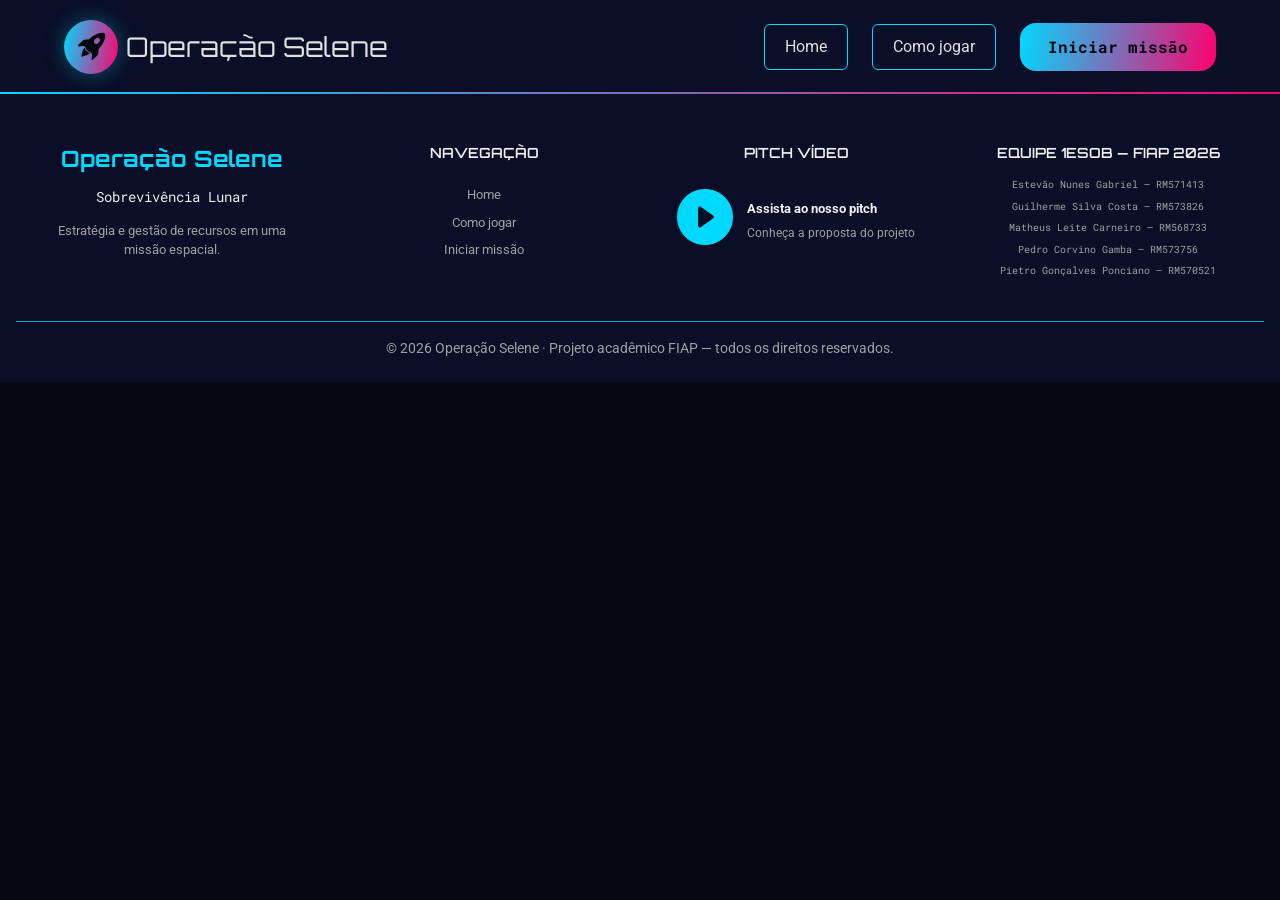
==== src/pages/comoJogar.html @ 346824e2 "Refactor: remoção do arquivo jogo.css, adição de páginas de briefing e quiz, atualização dos links d" ====
<!doctype html>
<html lang="pt-br">
  <head>
    <meta charset="UTF-8" />
    <meta name="viewport" content="width=device-width, initial-scale=1.0" />
    <link
      rel="stylesheet"
      href="https://cdn.jsdelivr.net/npm/bootstrap-icons@1.13.1/font/bootstrap-icons.min.css"
    />
    <link
      href="https://cdn.jsdelivr.net/npm/bootstrap@5.3.8/dist/css/bootstrap.min.css"
      rel="stylesheet"
      integrity="sha384-sRIl4kxILFvY47J16cr9ZwB07vP4J8+LH7qKQnuqkuIAvNWLzeN8tE5YBujZqJLB"
      crossorigin="anonymous"
    />
    <link rel="stylesheet" href="../css/comoJogar.css" />
    <title>Operação Selene - Sobrevivência Lunar</title>
  </head>
  <body>
    <header class="borda-gradient-bottom">
      <div class="logo">
        <i class="bi bi-rocket-takeoff-fill logo-icone"></i>
        <p class="logo-texto">Operação Selene</p>
      </div>

      <button
        class="menu-hamburguer"
        id="menu-icone"
        type="button"
        aria-label="Abrir menu"
        aria-expanded="false"
      >
        <span></span>
        <span></span>
        <span></span>
      </button>

      <nav id="nav-menu">
        <ul>
          <li><a href="../../index.html" class="nav-section">Home</a></li>
          <li>
            <a href="./comoJogar.html" class="nav-section">Como jogar</a>
          </li>
          <li>
            <a href="./game-pages/briefing.html" class="nav-section botao-iniciar"
              >Iniciar missão</a
            >
          </li>
        </ul>
      </nav>
    </header>

    <footer class="footer-section">
      <div class="footer-container">
        <div class="footer-grid">
          <section class="footer-marca">
            <a href="../../index.html" class="footer-logo">Operação Selene</a>

            <p class="footer-texto-medio">Sobrevivência Lunar</p>

            <p class="footer-texto-fraco">
              Estratégia e gestão de recursos em uma missão espacial.
            </p>
          </section>

          <nav class="footer-navegacao" aria-label="Links do rodapé">
            <p class="footer-titulo">Navegação</p>
            <a href="../../index.html" class="footer-navegacao-pagina">Home</a>
            <a href="./comoJogar.html" class="footer-navegacao-pagina"
              >Como jogar</a
            >
            <a href="./game-pages/briefing.html" class="footer-navegacao-pagina"
              >Iniciar missão</a
            >
          </nav>

          <section class="footer-pitch">
            <p class="footer-titulo">Pitch vídeo</p>

            <a href="#" target="_blank" class="footer-pitch-link">
              <i class="bi bi-play-circle-fill" aria-hidden="true"></i>
              <span>
                <strong>Assista ao nosso pitch</strong>
                <small>Conheça a proposta do projeto</small>
              </span>
            </a>
          </section>

          <section class="footer-equipe">
            <p class="footer-titulo">Equipe 1ESOB — FIAP 2026</p>
            <ul>
              <li>Estevão Nunes Gabriel — RM571413</li>
              <li>Guilherme Silva Costa — RM573826</li>
              <li>Matheus Leite Carneiro — RM568733</li>
              <li>Pedro Corvino Gamba — RM573756</li>
              <li>Pietro Gonçalves Ponciano — RM570521</li>
            </ul>
          </section>
        </div>

        <p class="footer-copyright">
          © 2026 Operação Selene · Projeto acadêmico FIAP — todos os direitos
          reservados.
        </p>
      </div>
    </footer>

    <script
      src="https://cdn.jsdelivr.net/npm/bootstrap@5.3.8/dist/js/bootstrap.bundle.min.js"
      integrity="sha384-FKyoEForCGlyvwx9Hj09JcYn3nv7wiPVlz7YYwJrWVcXK/BmnVDxM+D2scQbITxI"
      crossorigin="anonymous"
    ></script>
    <script src="../js/script.js"></script>
  </body>
</html>
---- src/css/comoJogar.css ----
@import url("./global-style.css");
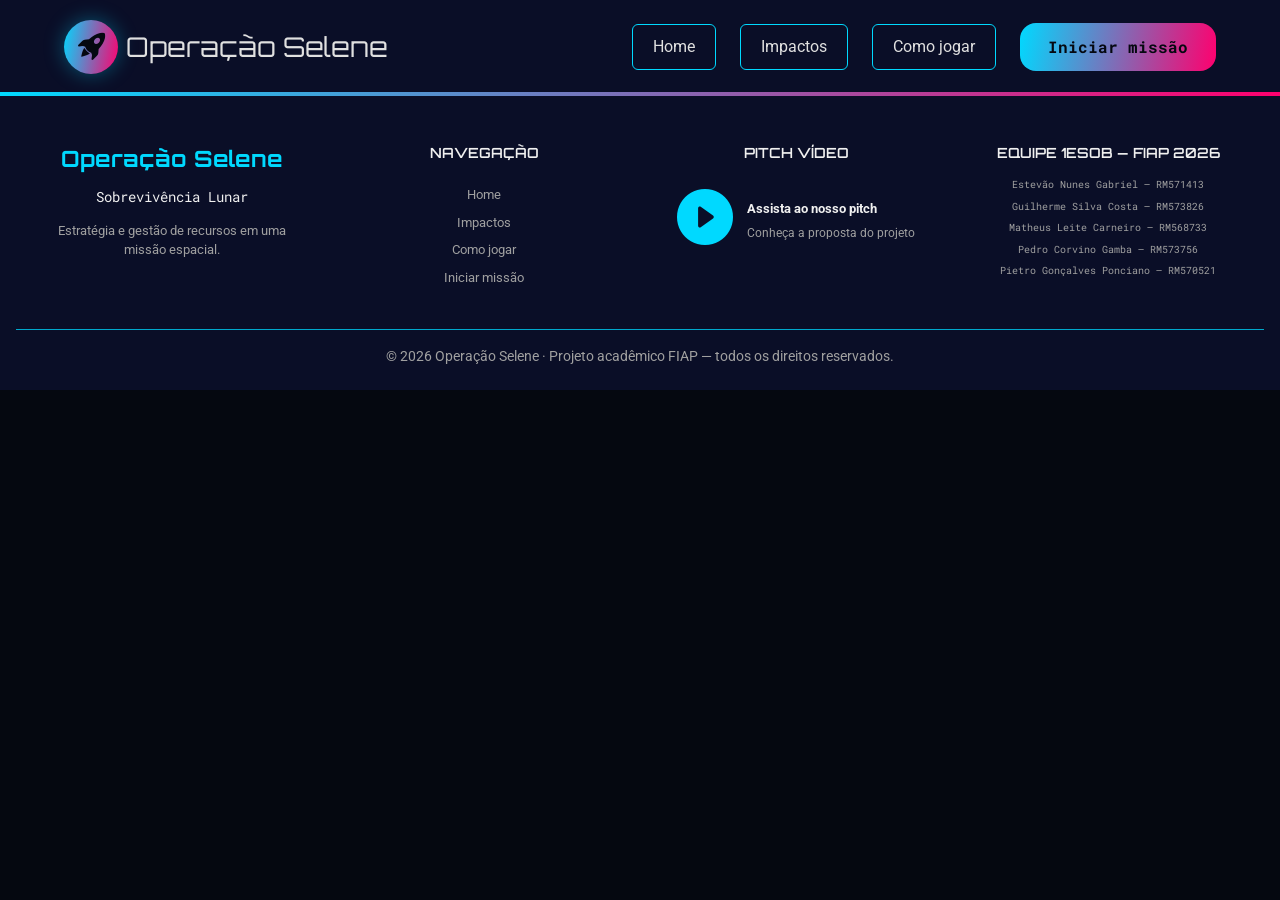
==== commit 310d7f0c: "Adicionando as mudancas da dev no jogo" ====
--- a/src/pages/comoJogar.html
+++ b/src/pages/comoJogar.html
@@ -39,6 +39,9 @@
         <ul>
           <li><a href="../../index.html" class="nav-section">Home</a></li>
           <li>
+            <a href="./impactos.html" class="nav-section">Impactos</a>
+          </li>
+          <li>
             <a href="./comoJogar.html" class="nav-section">Como jogar</a>
           </li>
           <li>
@@ -49,6 +52,10 @@
         </ul>
       </nav>
     </header>
+
+    <main>
+
+    </main>
 
     <footer class="footer-section">
       <div class="footer-container">
@@ -66,6 +73,9 @@
           <nav class="footer-navegacao" aria-label="Links do rodapé">
             <p class="footer-titulo">Navegação</p>
             <a href="../../index.html" class="footer-navegacao-pagina">Home</a>
+            <a href="./impactos.html" class="footer-navegacao-pagina"
+              >Impactos</a
+            >
             <a href="./comoJogar.html" class="footer-navegacao-pagina"
               >Como jogar</a
             >
@@ -111,5 +121,8 @@
       crossorigin="anonymous"
     ></script>
     <script src="../js/script.js"></script>
+    <script src="../js/lunar_game/game-config.js"></script>
+    <script src="../js/lunar_game/game-state.js"></script>
+    <script src="../js/lunar_game/game.js"></script>
   </body>
 </html>
--- a/src/css/comoJogar.css
+++ b/src/css/comoJogar.css
@@ -1 +1,219 @@
 @import url("./global-style.css");
+@import url("https://fonts.googleapis.com/css2?family=Orbitron:wght@400;500;600;700&family=Roboto+Mono:wght@400;500;600;700&family=Roboto:wght@400;500;700&display=swap");
+
+/* ── Hero ── */
+.como-jogar-hero {
+  padding: clamp(48px, 8vw, 100px) 0 clamp(40px, 6vw, 80px);
+}
+
+.como-jogar-intro {
+  max-width: 680px;
+  display: flex;
+  flex-direction: column;
+  gap: 20px;
+}
+
+.hero-tag {
+  display: inline-block;
+  padding: 4px 14px;
+  border-radius: 20px;
+  border: 1px solid rgba(0, 217, 255, 0.4);
+  background: rgba(0, 217, 255, 0.08);
+  color: var(--color-cyan);
+  font-family: var(--font-mono);
+  font-size: 0.8rem;
+  letter-spacing: 0.06em;
+  text-transform: uppercase;
+  width: fit-content;
+}
+
+.titulo-hero {
+  font-family: var(--font-title);
+  font-size: clamp(2rem, 5vw, 3.2rem);
+  font-weight: 700;
+  line-height: 1.1;
+  background: var(--gradient-primary);
+  -webkit-background-clip: text;
+  -webkit-text-fill-color: transparent;
+  background-clip: text;
+}
+
+.texto-hero {
+  font-size: clamp(0.95rem, 2vw, 1.1rem);
+  color: var(--color-text-muted);
+  line-height: 1.65;
+  max-width: 560px;
+}
+
+.texto-hero strong {
+  color: var(--color-text-light);
+}
+
+.titulo-section {
+  font-family: var(--font-title);
+  font-size: clamp(1.4rem, 3vw, 2rem);
+  color: var(--color-text-lighter);
+  margin-bottom: 8px;
+}
+
+/* ── Steps ── */
+.como-jogar-steps {
+  padding: clamp(48px, 7vw, 88px) 0;
+}
+
+.como-jogar-steps .container {
+  display: flex;
+  flex-direction: column;
+  gap: 36px;
+}
+
+.steps-grid {
+  display: grid;
+  grid-template-columns: repeat(auto-fill, minmax(280px, 1fr));
+  gap: 20px;
+}
+
+.step-card {
+  position: relative;
+  padding: 28px 24px 24px;
+  border-radius: 16px;
+  border: 1px solid rgba(0, 217, 255, 0.12);
+  background: linear-gradient(145deg, rgba(0, 217, 255, 0.04), rgba(255, 0, 110, 0.02));
+  display: flex;
+  flex-direction: column;
+  gap: 10px;
+  transition: border-color 0.25s, transform 0.25s;
+}
+
+.step-card:hover {
+  border-color: rgba(0, 217, 255, 0.3);
+  transform: translateY(-3px);
+}
+
+.step-number {
+  font-family: var(--font-title);
+  font-size: 0.75rem;
+  color: var(--color-cyan);
+  letter-spacing: 0.08em;
+  opacity: 0.7;
+}
+
+.step-icon {
+  font-size: 1.7rem;
+  background: var(--gradient-primary);
+  -webkit-background-clip: text;
+  -webkit-text-fill-color: transparent;
+  background-clip: text;
+}
+
+.step-card h3 {
+  font-family: var(--font-title);
+  font-size: 0.95rem;
+  color: var(--color-text-lighter);
+  font-weight: 600;
+}
+
+.step-card p {
+  font-size: 0.88rem;
+  color: var(--color-text-muted);
+  line-height: 1.6;
+}
+
+.step-card p strong {
+  color: var(--color-text-light);
+}
+
+/* ── Vitals ── */
+.como-jogar-vitals {
+  padding: clamp(48px, 7vw, 88px) 0;
+}
+
+.como-jogar-vitals .container {
+  display: flex;
+  flex-direction: column;
+  gap: 32px;
+}
+
+.impacto-descricao {
+  color: var(--color-text-muted);
+  font-size: 1rem;
+  max-width: 600px;
+  line-height: 1.6;
+}
+
+.vitals-grid {
+  display: grid;
+  grid-template-columns: repeat(auto-fill, minmax(240px, 1fr));
+  gap: 16px;
+}
+
+.vital-card-cj {
+  display: flex;
+  align-items: flex-start;
+  gap: 14px;
+  padding: 20px;
+  border-radius: 14px;
+  border: 1px solid rgba(255, 255, 255, 0.06);
+}
+
+.vital-card-cj > i {
+  font-size: 1.5rem;
+  flex-shrink: 0;
+  margin-top: 2px;
+}
+
+.vital-card-cj h3 {
+  font-family: var(--font-title);
+  font-size: 0.9rem;
+  margin-bottom: 6px;
+  color: var(--color-text-lighter);
+}
+
+.vital-card-cj p {
+  font-size: 0.85rem;
+  color: var(--color-text-muted);
+  line-height: 1.55;
+}
+
+.vital-energy-cj { background: rgba(255, 200, 0, 0.05); border-color: rgba(255, 200, 0, 0.15); }
+.vital-energy-cj > i { color: #ffc800; }
+.vital-water-cj { background: rgba(0, 160, 255, 0.05); border-color: rgba(0, 160, 255, 0.15); }
+.vital-water-cj > i { color: #4ab4ff; }
+.vital-oxygen-cj { background: rgba(0, 255, 200, 0.05); border-color: rgba(0, 255, 200, 0.15); }
+.vital-oxygen-cj > i { color: #00ffd0; }
+.vital-food-cj { background: rgba(80, 200, 80, 0.05); border-color: rgba(80, 200, 80, 0.15); }
+.vital-food-cj > i { color: #50c850; }
+
+/* ── CTA ── */
+.como-jogar-cta {
+  padding: clamp(56px, 8vw, 100px) 0;
+}
+
+.cta-content {
+  display: flex;
+  flex-direction: column;
+  align-items: center;
+  text-align: center;
+  gap: 18px;
+}
+
+.cta-icon {
+  font-size: 3rem;
+  background: var(--gradient-primary);
+  -webkit-background-clip: text;
+  -webkit-text-fill-color: transparent;
+  background-clip: text;
+}
+
+.cta-content h2 {
+  font-family: var(--font-title);
+  font-size: clamp(1.5rem, 3vw, 2.2rem);
+  color: var(--color-text-lighter);
+}
+
+.cta-content p {
+  color: var(--color-text-muted);
+  font-size: 1rem;
+  max-width: 440px;
+  line-height: 1.6;
+}
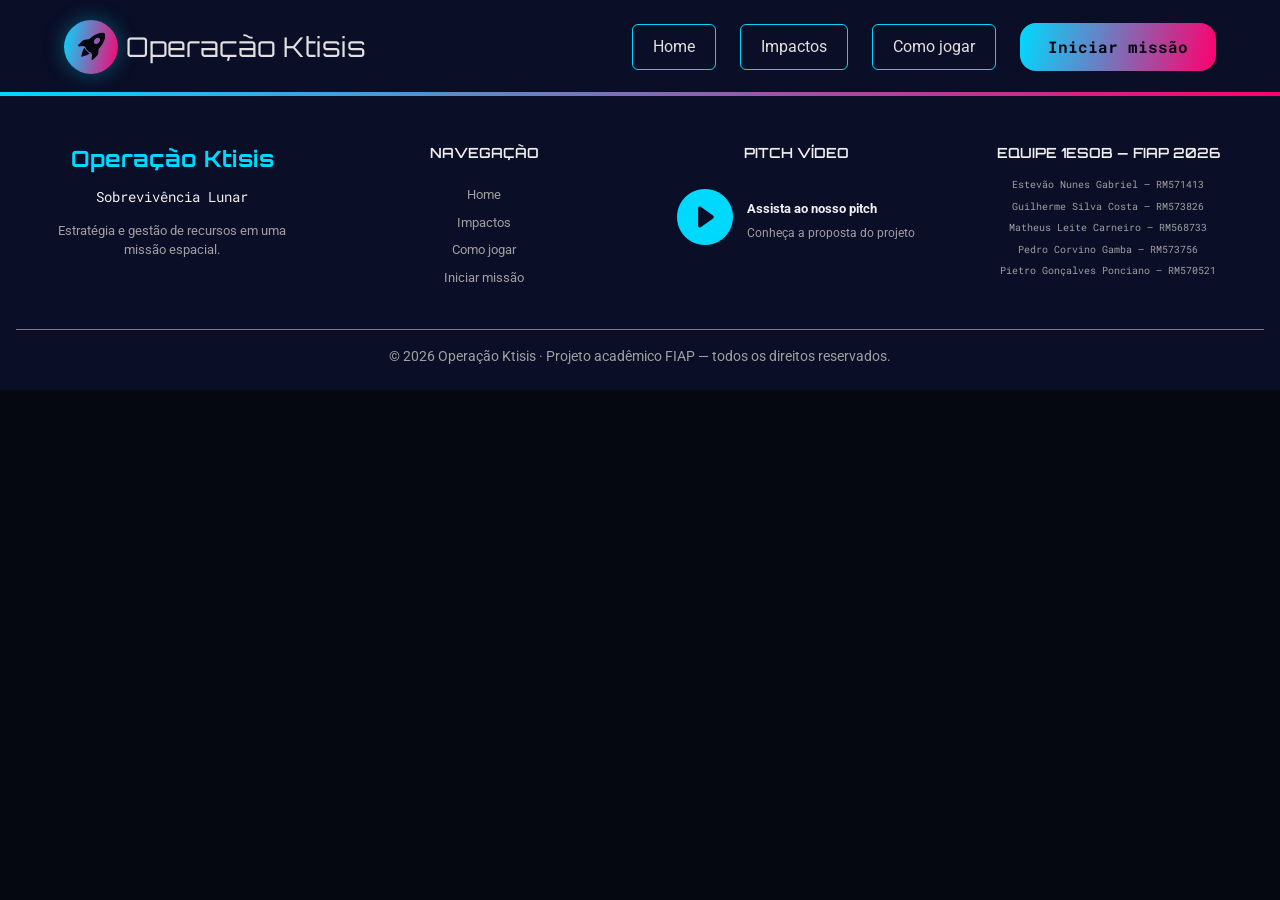
==== commit 03f83cc0: "style: renomeia OperaçãoSelene, para Operação Ktisis" ====
--- a/src/pages/comoJogar.html
+++ b/src/pages/comoJogar.html
@@ -14,13 +14,13 @@
       crossorigin="anonymous"
     />
     <link rel="stylesheet" href="../css/comoJogar.css" />
-    <title>Operação Selene - Sobrevivência Lunar</title>
+    <title>Operação Ktisis - Sobrevivência Lunar</title>
   </head>
   <body>
     <header class="borda-gradient-bottom">
       <div class="logo">
         <i class="bi bi-rocket-takeoff-fill logo-icone"></i>
-        <p class="logo-texto">Operação Selene</p>
+        <p class="logo-texto">Operação Ktisis</p>
       </div>
 
       <button
@@ -61,7 +61,7 @@
       <div class="footer-container">
         <div class="footer-grid">
           <section class="footer-marca">
-            <a href="../../index.html" class="footer-logo">Operação Selene</a>
+            <a href="../../index.html" class="footer-logo">Operação Ktisis</a>
 
             <p class="footer-texto-medio">Sobrevivência Lunar</p>
 
@@ -109,7 +109,7 @@
         </div>
 
         <p class="footer-copyright">
-          © 2026 Operação Selene · Projeto acadêmico FIAP — todos os direitos
+          © 2026 Operação Ktisis · Projeto acadêmico FIAP — todos os direitos
           reservados.
         </p>
       </div>
@@ -126,3 +126,4 @@
     <script src="../js/lunar_game/game.js"></script>
   </body>
 </html>
+
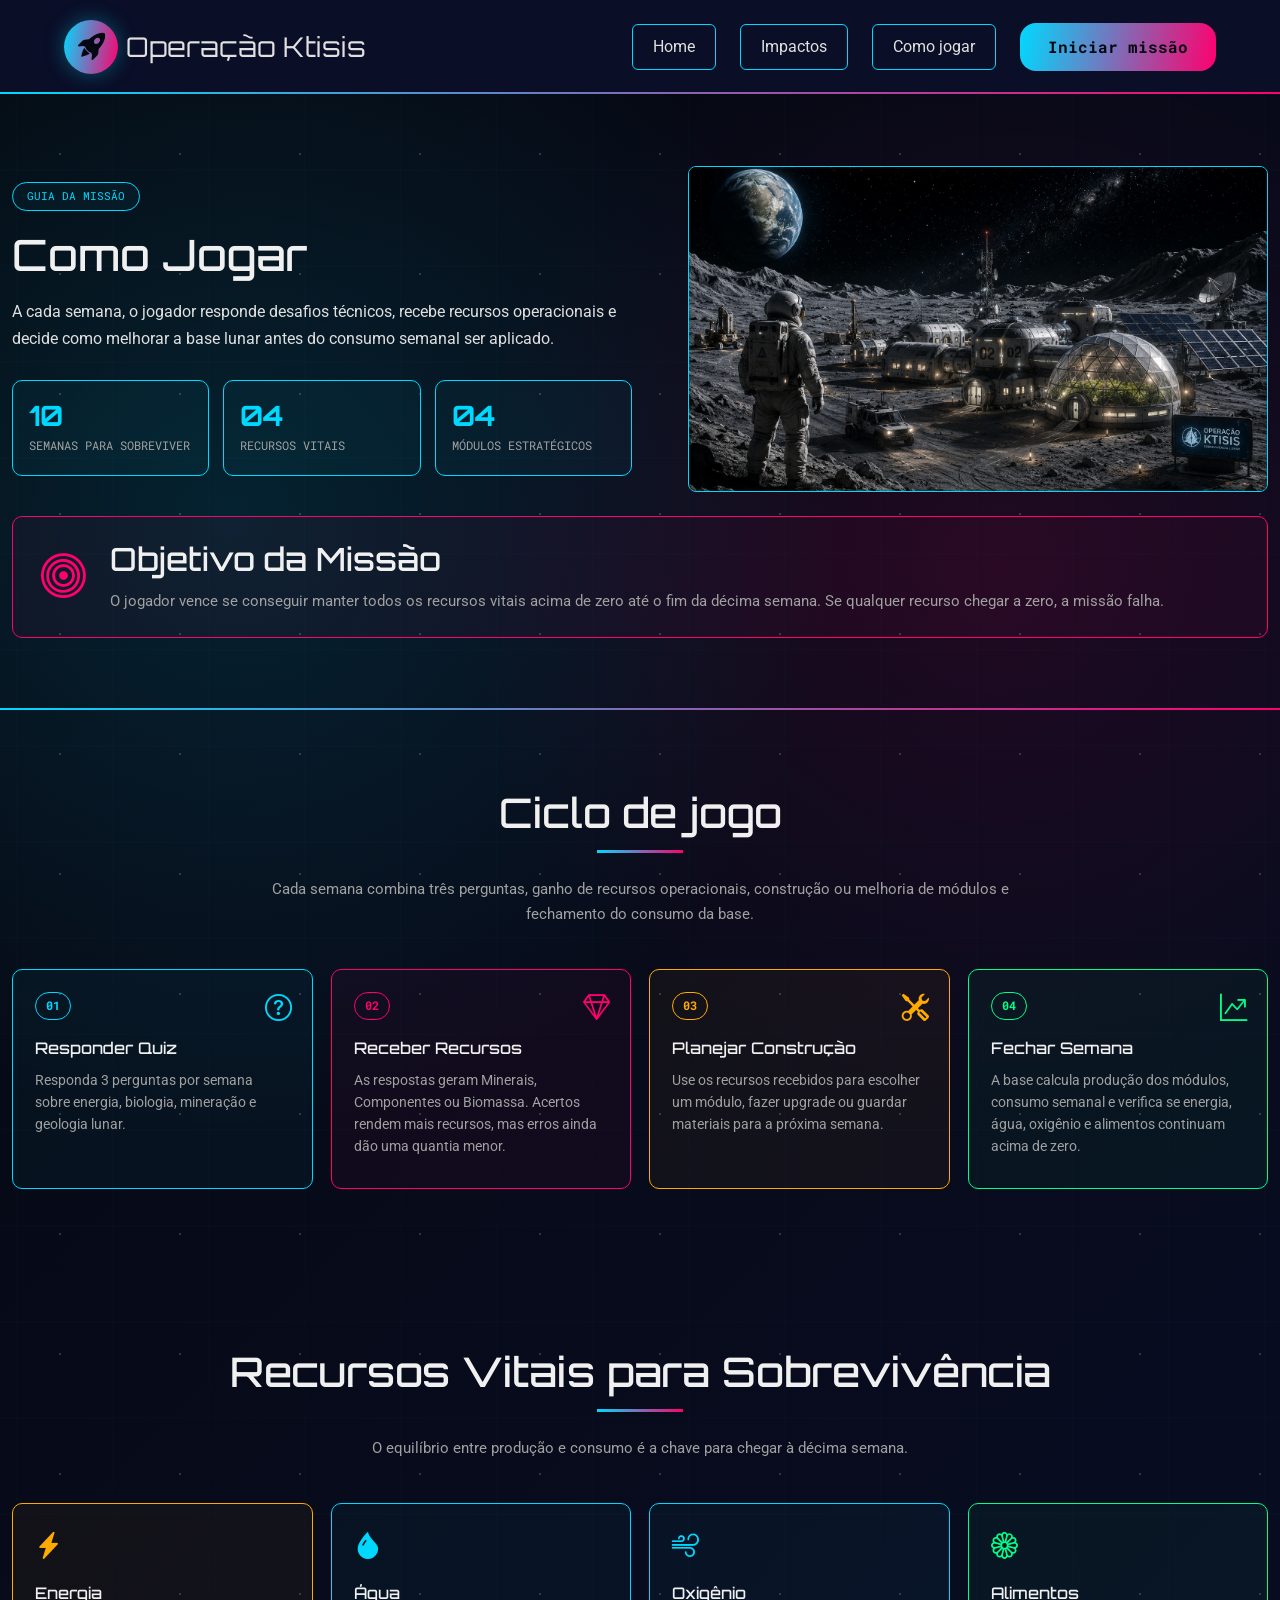
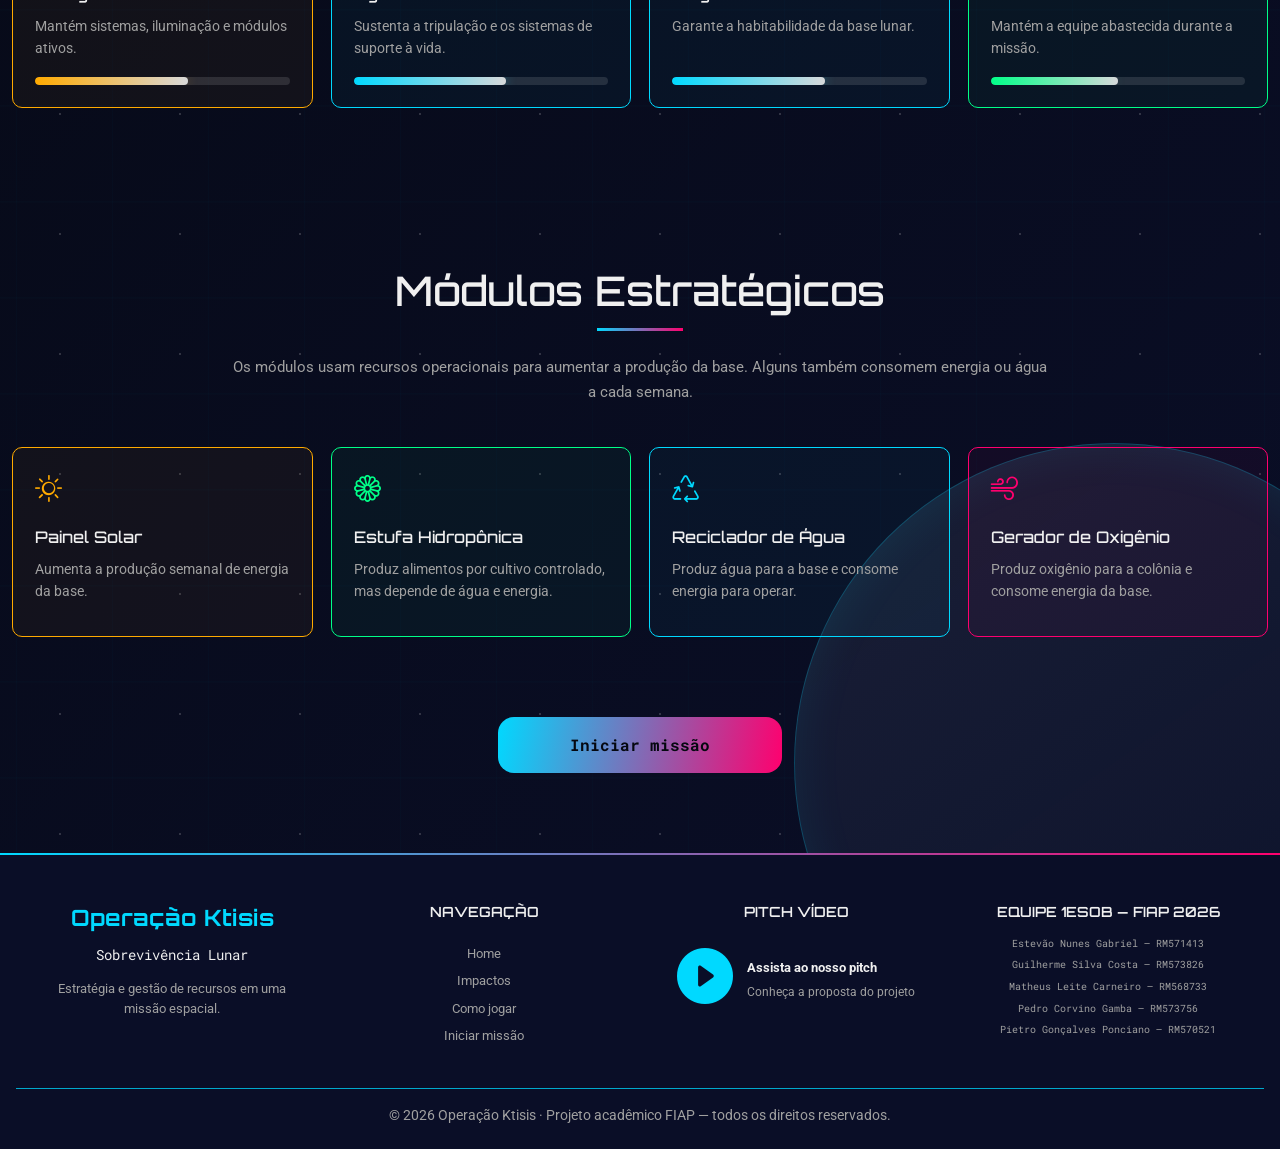
==== commit afdd151c: "feat: adiciona a pagina de como jogar com alguns ajustes" ====
--- a/src/pages/comoJogar.html
+++ b/src/pages/comoJogar.html
@@ -45,7 +45,10 @@
             <a href="./comoJogar.html" class="nav-section">Como jogar</a>
           </li>
           <li>
-            <a href="./game-pages/briefing.html" class="nav-section botao-iniciar"
+            <a
+              href="./game-pages/briefing.html"
+              class="nav-section botao-iniciar"
+              data-game-start
               >Iniciar missão</a
             >
           </li>
@@ -53,8 +56,212 @@
       </nav>
     </header>
 
-    <main>
-
+    <main class="fundo-espacial">
+      <div class="container">
+        <section class="como-jogar-hero borda-gradient-bottom" id="como-jogar">
+          <div class="como-jogar-hero-conteudo">
+            <span class="como-jogar-tag">Guia da missão</span>
+
+            <h1 class="como-jogar-titulo">Como Jogar</h1>
+
+            <p class="como-jogar-texto">
+              A cada semana, o jogador responde desafios técnicos, recebe
+              recursos operacionais e decide como melhorar a base lunar antes do
+              consumo semanal ser aplicado.
+            </p>
+
+            <div class="como-jogar-resumo" aria-label="Resumo da jogabilidade">
+              <article>
+                <strong>10</strong>
+                <span>semanas para sobreviver</span>
+              </article>
+
+              <article>
+                <strong>04</strong>
+                <span>recursos vitais</span>
+              </article>
+
+              <article>
+                <strong>04</strong>
+                <span>módulos estratégicos</span>
+              </article>
+            </div>
+          </div>
+
+          <img
+            class="como-jogar-hero-imagem"
+            src="../assets/imgs/comoJogar.png"
+            alt="Base lunar da missão Operação Ktisis"
+          />
+
+          <aside class="objetivo-card card-magenta" id="objetivo">
+            <i class="bi bi-bullseye" aria-hidden="true"></i>
+            <div>
+              <h2>Objetivo da Missão</h2>
+              <p>
+                O jogador vence se conseguir manter todos os recursos vitais
+                acima de zero até o fim da décima semana. Se qualquer recurso
+                chegar a zero, a missão falha.
+              </p>
+            </div>
+          </aside>
+        </section>
+      </div>
+
+      <section class="como-jogar-section">
+        <div class="container como-jogar-conteudo">
+          <h2 class="como-jogar-section-titulo">Ciclo de jogo</h2>
+
+          <p class="como-jogar-descricao">
+            Cada semana combina três perguntas, ganho de recursos operacionais,
+            construção ou melhoria de módulos e fechamento do consumo da base.
+          </p>
+
+          <div class="como-jogar-lista">
+            <article class="como-jogar-card card-cyan">
+              <span>01</span>
+              <i class="bi bi-question-circle" aria-hidden="true"></i>
+              <h3>Responder Quiz</h3>
+              <p>
+                Responda 3 perguntas por semana sobre energia, biologia,
+                mineração e geologia lunar.
+              </p>
+            </article>
+
+            <article class="como-jogar-card card-magenta">
+              <span>02</span>
+              <i class="bi bi-gem" aria-hidden="true"></i>
+              <h3>Receber Recursos</h3>
+              <p>
+                As respostas geram Minerais, Componentes ou Biomassa. Acertos
+                rendem mais recursos, mas erros ainda dão uma quantia menor.
+              </p>
+            </article>
+
+            <article class="como-jogar-card card-warning">
+              <span>03</span>
+              <i class="bi bi-tools" aria-hidden="true"></i>
+              <h3>Planejar Construção</h3>
+              <p>
+                Use os recursos recebidos para escolher um módulo, fazer upgrade
+                ou guardar materiais para a próxima semana.
+              </p>
+            </article>
+
+            <article class="como-jogar-card card-success">
+              <span>04</span>
+              <i class="bi bi-graph-up-arrow" aria-hidden="true"></i>
+              <h3>Fechar Semana</h3>
+              <p>
+                A base calcula produção dos módulos, consumo semanal e verifica
+                se energia, água, oxigênio e alimentos continuam acima de zero.
+              </p>
+            </article>
+          </div>
+        </div>
+      </section>
+
+      <section class="como-jogar-section" id="recursos">
+        <div class="container como-jogar-conteudo">
+          <h2 class="como-jogar-section-titulo">
+            Recursos Vitais para Sobrevivência
+          </h2>
+
+          <p class="como-jogar-descricao">
+            O equilíbrio entre produção e consumo é a chave para chegar à décima
+            semana.
+          </p>
+
+          <div class="recursos-lista">
+            <article class="recurso-card card-warning">
+              <i class="bi bi-lightning-charge-fill" aria-hidden="true"></i>
+              <h3>Energia</h3>
+              <p>Mantém sistemas, iluminação e módulos ativos.</p>
+              <div class="recurso-barra" aria-hidden="true">
+                <span style="--progress: 60%"></span>
+              </div>
+            </article>
+
+            <article class="recurso-card card-cyan">
+              <i class="bi bi-droplet-fill" aria-hidden="true"></i>
+              <h3>Água</h3>
+              <p>Sustenta a tripulação e os sistemas de suporte à vida.</p>
+              <div class="recurso-barra" aria-hidden="true">
+                <span style="--progress: 60%"></span>
+              </div>
+            </article>
+
+            <article class="recurso-card card-cyan">
+              <i class="bi bi-wind" aria-hidden="true"></i>
+              <h3>Oxigênio</h3>
+              <p>Garante a habitabilidade da base lunar.</p>
+              <div class="recurso-barra" aria-hidden="true">
+                <span style="--progress: 60%"></span>
+              </div>
+            </article>
+
+            <article class="recurso-card card-success">
+              <i class="bi bi-flower1" aria-hidden="true"></i>
+              <h3>Alimentos</h3>
+              <p>Mantém a equipe abastecida durante a missão.</p>
+              <div class="recurso-barra" aria-hidden="true">
+                <span style="--progress: 50%"></span>
+              </div>
+            </article>
+          </div>
+        </div>
+      </section>
+
+      <section class="como-jogar-section" id="modulos">
+        <div class="container como-jogar-conteudo">
+          <h2 class="como-jogar-section-titulo">Módulos Estratégicos</h2>
+
+          <p class="como-jogar-descricao">
+            Os módulos usam recursos operacionais para aumentar a produção da
+            base. Alguns também consomem energia ou água a cada semana.
+          </p>
+
+          <div class="modulos-como-jogar-lista">
+            <article class="modulo-como-jogar-card card-warning">
+              <i class="bi bi-sun" aria-hidden="true"></i>
+              <h3>Painel Solar</h3>
+              <p>Aumenta a produção semanal de energia da base.</p>
+            </article>
+
+            <article class="modulo-como-jogar-card card-success">
+              <i class="bi bi-flower1" aria-hidden="true"></i>
+              <h3>Estufa Hidropônica</h3>
+              <p>
+                Produz alimentos por cultivo controlado, mas depende de água e
+                energia.
+              </p>
+            </article>
+
+            <article class="modulo-como-jogar-card card-cyan">
+              <i class="bi bi-recycle" aria-hidden="true"></i>
+              <h3>Reciclador de Água</h3>
+              <p>Produz água para a base e consome energia para operar.</p>
+            </article>
+
+            <article class="modulo-como-jogar-card card-magenta">
+              <i class="bi bi-wind" aria-hidden="true"></i>
+              <h3>Gerador de Oxigênio</h3>
+              <p>Produz oxigênio para a colônia e consome energia da base.</p>
+            </article>
+          </div>
+        </div>
+      </section>
+
+      <section class="como-jogar-cta-section">
+        <div class="container como-jogar-cta">
+          <a
+            href="./game-pages/briefing.html"
+            class="botao-iniciar"
+            data-game-start
+            >Iniciar missão</a
+          >
+        </div>
+      </section>
     </main>
 
     <footer class="footer-section">
@@ -79,7 +286,10 @@
             <a href="./comoJogar.html" class="footer-navegacao-pagina"
               >Como jogar</a
             >
-            <a href="./game-pages/briefing.html" class="footer-navegacao-pagina"
+            <a
+              href="./game-pages/briefing.html"
+              class="footer-navegacao-pagina"
+              data-game-start
               >Iniciar missão</a
             >
           </nav>
@@ -126,4 +336,3 @@
     <script src="../js/lunar_game/game.js"></script>
   </body>
 </html>
-
--- a/src/css/comoJogar.css
+++ b/src/css/comoJogar.css
@@ -1,219 +1,411 @@
 @import url("./global-style.css");
-@import url("https://fonts.googleapis.com/css2?family=Orbitron:wght@400;500;600;700&family=Roboto+Mono:wght@400;500;600;700&family=Roboto:wght@400;500;700&display=swap");
-
-/* ── Hero ── */
+
+.container {
+  max-width: 1400px;
+}
+
 .como-jogar-hero {
-  padding: clamp(48px, 8vw, 100px) 0 clamp(40px, 6vw, 80px);
-}
-
-.como-jogar-intro {
-  max-width: 680px;
-  display: flex;
+  display: flex;
+  flex-wrap: wrap;
+  align-items: center;
+  gap: 24px 56px;
+  min-height: 600px;
+  padding: 72px 0;
+}
+
+.como-jogar-hero-conteudo {
+  display: flex;
+  flex: 1 1 460px;
   flex-direction: column;
-  gap: 20px;
-}
-
-.hero-tag {
-  display: inline-block;
-  padding: 4px 14px;
-  border-radius: 20px;
-  border: 1px solid rgba(0, 217, 255, 0.4);
-  background: rgba(0, 217, 255, 0.08);
+  justify-content: center;
+  align-items: flex-start;
+  min-width: 0;
+}
+
+.como-jogar-tag {
+  display: inline-flex;
+  width: fit-content;
+  margin-bottom: 20px;
+  padding: 5px 14px;
+  border: 1px solid var(--color-cyan);
+  border-radius: 999px;
+  background: var(--color-cyan-transparent);
   color: var(--color-cyan);
   font-family: var(--font-mono);
-  font-size: 0.8rem;
-  letter-spacing: 0.06em;
+  font-size: 0.7rem;
   text-transform: uppercase;
-  width: fit-content;
-}
-
-.titulo-hero {
+}
+
+.como-jogar-titulo {
+  max-width: 760px;
+  margin: 0;
+  color: var(--color-text-lighter);
   font-family: var(--font-title);
-  font-size: clamp(2rem, 5vw, 3.2rem);
-  font-weight: 700;
-  line-height: 1.1;
-  background: var(--gradient-primary);
-  -webkit-background-clip: text;
-  -webkit-text-fill-color: transparent;
-  background-clip: text;
-}
-
-.texto-hero {
-  font-size: clamp(0.95rem, 2vw, 1.1rem);
+  font-size: 2.7rem;
+  line-height: 1.08;
+}
+
+.como-jogar-texto {
+  max-width: 680px;
+  margin: 22px 0 0;
+  color: var(--color-text-light);
+  font-size: 1rem;
+  line-height: 1.65;
+}
+
+.como-jogar-resumo {
+  display: flex;
+  flex-wrap: wrap;
+  gap: 14px;
+  width: 100%;
+  max-width: 680px;
+  margin-top: 28px;
+}
+
+.como-jogar-resumo article {
+  display: flex;
+  flex: 1 1 170px;
+  flex-direction: column;
+  justify-content: center;
+  min-height: 96px;
+  padding: 16px;
+  border: 1px solid var(--color-cyan);
+  border-radius: 10px;
+  background: var(--color-cyan-transparent);
+}
+
+.como-jogar-resumo strong {
+  color: var(--color-cyan);
+  font-family: var(--font-title);
+  font-size: 1.75rem;
+  line-height: 1;
+}
+
+.como-jogar-resumo span {
+  margin-top: 8px;
   color: var(--color-text-muted);
-  line-height: 1.65;
-  max-width: 560px;
-}
-
-.texto-hero strong {
-  color: var(--color-text-light);
-}
-
-.titulo-section {
-  font-family: var(--font-title);
-  font-size: clamp(1.4rem, 3vw, 2rem);
-  color: var(--color-text-lighter);
-  margin-bottom: 8px;
-}
-
-/* ── Steps ── */
-.como-jogar-steps {
-  padding: clamp(48px, 7vw, 88px) 0;
-}
-
-.como-jogar-steps .container {
-  display: flex;
-  flex-direction: column;
-  gap: 36px;
-}
-
-.steps-grid {
-  display: grid;
-  grid-template-columns: repeat(auto-fill, minmax(280px, 1fr));
-  gap: 20px;
-}
-
-.step-card {
-  position: relative;
-  padding: 28px 24px 24px;
-  border-radius: 16px;
-  border: 1px solid rgba(0, 217, 255, 0.12);
-  background: linear-gradient(145deg, rgba(0, 217, 255, 0.04), rgba(255, 0, 110, 0.02));
-  display: flex;
-  flex-direction: column;
-  gap: 10px;
-  transition: border-color 0.25s, transform 0.25s;
-}
-
-.step-card:hover {
-  border-color: rgba(0, 217, 255, 0.3);
-  transform: translateY(-3px);
-}
-
-.step-number {
-  font-family: var(--font-title);
-  font-size: 0.75rem;
-  color: var(--color-cyan);
-  letter-spacing: 0.08em;
-  opacity: 0.7;
-}
-
-.step-icon {
-  font-size: 1.7rem;
-  background: var(--gradient-primary);
-  -webkit-background-clip: text;
-  -webkit-text-fill-color: transparent;
-  background-clip: text;
-}
-
-.step-card h3 {
-  font-family: var(--font-title);
-  font-size: 0.95rem;
-  color: var(--color-text-lighter);
-  font-weight: 600;
-}
-
-.step-card p {
-  font-size: 0.88rem;
-  color: var(--color-text-muted);
-  line-height: 1.6;
-}
-
-.step-card p strong {
-  color: var(--color-text-light);
-}
-
-/* ── Vitals ── */
-.como-jogar-vitals {
-  padding: clamp(48px, 7vw, 88px) 0;
-}
-
-.como-jogar-vitals .container {
-  display: flex;
-  flex-direction: column;
-  gap: 32px;
-}
-
-.impacto-descricao {
-  color: var(--color-text-muted);
-  font-size: 1rem;
-  max-width: 600px;
-  line-height: 1.6;
-}
-
-.vitals-grid {
-  display: grid;
-  grid-template-columns: repeat(auto-fill, minmax(240px, 1fr));
-  gap: 16px;
-}
-
-.vital-card-cj {
-  display: flex;
-  align-items: flex-start;
-  gap: 14px;
-  padding: 20px;
-  border-radius: 14px;
-  border: 1px solid rgba(255, 255, 255, 0.06);
-}
-
-.vital-card-cj > i {
-  font-size: 1.5rem;
-  flex-shrink: 0;
-  margin-top: 2px;
-}
-
-.vital-card-cj h3 {
-  font-family: var(--font-title);
-  font-size: 0.9rem;
-  margin-bottom: 6px;
-  color: var(--color-text-lighter);
-}
-
-.vital-card-cj p {
-  font-size: 0.85rem;
-  color: var(--color-text-muted);
-  line-height: 1.55;
-}
-
-.vital-energy-cj { background: rgba(255, 200, 0, 0.05); border-color: rgba(255, 200, 0, 0.15); }
-.vital-energy-cj > i { color: #ffc800; }
-.vital-water-cj { background: rgba(0, 160, 255, 0.05); border-color: rgba(0, 160, 255, 0.15); }
-.vital-water-cj > i { color: #4ab4ff; }
-.vital-oxygen-cj { background: rgba(0, 255, 200, 0.05); border-color: rgba(0, 255, 200, 0.15); }
-.vital-oxygen-cj > i { color: #00ffd0; }
-.vital-food-cj { background: rgba(80, 200, 80, 0.05); border-color: rgba(80, 200, 80, 0.15); }
-.vital-food-cj > i { color: #50c850; }
-
-/* ── CTA ── */
-.como-jogar-cta {
-  padding: clamp(56px, 8vw, 100px) 0;
-}
-
-.cta-content {
+  font-family: var(--font-mono);
+  font-size: 0.72rem;
+  line-height: 1.35;
+  text-transform: uppercase;
+}
+
+.como-jogar-hero-imagem {
+  display: block;
+  flex: 1 1 420px;
+  min-width: 0;
+  width: 100%;
+  aspect-ratio: 16 / 9;
+  border: 1px solid var(--color-cyan);
+  border-radius: 8px;
+  background: var(--color-bg-darker);
+  object-fit: cover;
+}
+
+.como-jogar-section {
+  padding: 80px 0;
+}
+
+.como-jogar-conteudo {
   display: flex;
   flex-direction: column;
   align-items: center;
+}
+
+.como-jogar-section-titulo {
+  position: relative;
+  margin-bottom: 24px;
+  padding-bottom: 16px;
+  color: var(--color-text-lighter);
+  font-family: var(--font-title);
+  font-size: 2.55rem;
+  line-height: 1.15;
   text-align: center;
+}
+
+.como-jogar-section-titulo::after {
+  content: "";
+  position: absolute;
+  bottom: 0;
+  left: 50%;
+  width: 86px;
+  height: 3px;
+  background: var(--gradient-primary);
+  transform: translateX(-50%);
+}
+
+.como-jogar-descricao {
+  max-width: 820px;
+  margin: 0 auto 42px;
+  color: var(--color-text-muted);
+  font-size: 0.95rem;
+  line-height: 1.65;
+  text-align: center;
+}
+
+.como-jogar-lista,
+.recursos-lista,
+.modulos-como-jogar-lista {
+  display: flex;
+  flex-wrap: wrap;
+  justify-content: center;
   gap: 18px;
-}
-
-.cta-icon {
-  font-size: 3rem;
-  background: var(--gradient-primary);
-  -webkit-background-clip: text;
-  -webkit-text-fill-color: transparent;
-  background-clip: text;
-}
-
-.cta-content h2 {
+  width: 100%;
+}
+
+.objetivo-card,
+.como-jogar-card,
+.recurso-card,
+.modulo-como-jogar-card {
+  --card-color: var(--color-cyan);
+  --card-bg: var(--color-cyan-transparent);
+  --card-shadow: var(--color-cyan-shadow);
+  border: 1px solid var(--card-color);
+  border-radius: 10px;
+  background: var(--card-bg);
+  transition:
+    box-shadow 0.3s ease,
+    transform 0.3s ease;
+}
+
+.card-cyan {
+  --card-color: var(--color-cyan);
+  --card-bg: var(--color-cyan-transparent);
+  --card-shadow: var(--color-cyan-shadow);
+}
+
+.card-success {
+  --card-color: var(--color-success);
+  --card-bg: var(--color-success-transparent);
+  --card-shadow: var(--color-success-shadow);
+}
+
+.card-warning {
+  --card-color: var(--color-warning);
+  --card-bg: var(--color-warning-transparent);
+  --card-shadow: var(--color-warning-shadow);
+}
+
+.card-magenta {
+  --card-color: var(--color-magenta);
+  --card-bg: var(--color-magenta-transparent);
+  --card-shadow: var(--color-magenta-shadow);
+}
+
+.objetivo-card:hover,
+.como-jogar-card:hover,
+.recurso-card:hover,
+.modulo-como-jogar-card:hover {
+  box-shadow: 0 0 24px var(--card-shadow);
+  transform: translateY(-3px);
+}
+
+.objetivo-card {
+  display: flex;
+  align-items: center;
+  gap: 24px;
+  flex: 1 1 100%;
+  width: 100%;
+  min-height: auto;
+  padding: 24px 28px;
+}
+
+.objetivo-card i {
+  flex-shrink: 0;
+  color: var(--card-color);
+  font-size: 2.8rem;
+}
+
+.objetivo-card div {
+  flex: 1;
+  min-width: 0;
+}
+
+.objetivo-card h2 {
+  margin: 0;
+  color: var(--color-text-lighter);
   font-family: var(--font-title);
-  font-size: clamp(1.5rem, 3vw, 2.2rem);
+  font-size: 2rem;
+  line-height: 1.18;
+}
+
+.objetivo-card p {
+  margin: 10px 0 0;
+  color: var(--color-text-muted);
+  font-size: 0.95rem;
+  line-height: 1.6;
+}
+
+.como-jogar-card {
+  position: relative;
+  display: flex;
+  flex: 1 1 250px;
+  flex-direction: column;
+  min-height: 220px;
+  padding: 22px;
+}
+
+.como-jogar-card span {
+  width: fit-content;
+  margin-bottom: 18px;
+  padding: 4px 10px;
+  border: 1px solid var(--card-color);
+  border-radius: 999px;
+  color: var(--card-color);
+  font-family: var(--font-mono);
+  font-size: 0.72rem;
+  font-weight: 700;
+}
+
+.como-jogar-card > i {
+  position: absolute;
+  top: 18px;
+  right: 20px;
+}
+
+.como-jogar-card h3,
+.recurso-card h3,
+.modulo-como-jogar-card h3 {
+  margin: 0;
   color: var(--color-text-lighter);
-}
-
-.cta-content p {
+  font-family: var(--font-title);
+  font-size: 1rem;
+  line-height: 1.35;
+}
+
+.como-jogar-card p,
+.recurso-card p,
+.modulo-como-jogar-card p {
+  margin: 10px 0 0;
   color: var(--color-text-muted);
-  font-size: 1rem;
-  max-width: 440px;
+  font-size: 0.86rem;
   line-height: 1.6;
 }
+
+.como-jogar-card i,
+.recurso-card i,
+.modulo-como-jogar-card i {
+  color: var(--card-color);
+  font-size: 1.7rem;
+}
+
+.recurso-card,
+.modulo-como-jogar-card {
+  display: flex;
+  flex: 1 1 260px;
+  flex-direction: column;
+  min-height: 190px;
+  padding: 22px;
+}
+
+.recurso-card > i,
+.modulo-como-jogar-card > i {
+  margin-bottom: 16px;
+}
+
+.recurso-card p {
+  flex: 1;
+}
+
+.recurso-barra {
+  height: 8px;
+  margin-top: 18px;
+  overflow: hidden;
+  border-radius: 999px;
+  background: rgba(240, 240, 240, 0.12);
+}
+
+.recurso-barra span {
+  display: block;
+  width: var(--progress);
+  height: 100%;
+  border-radius: inherit;
+  background: linear-gradient(
+    90deg,
+    var(--card-color),
+    rgba(240, 240, 240, 0.88)
+  );
+  box-shadow: 0 0 12px var(--card-shadow);
+}
+
+.como-jogar-cta-section {
+  padding: 0 0 80px;
+}
+
+.como-jogar-cta {
+  display: flex;
+  justify-content: center;
+}
+
+.como-jogar-cta .botao-iniciar {
+  display: inline-flex;
+  align-items: center;
+  justify-content: center;
+  min-height: 56px;
+  padding: 14px clamp(36px, 6vw, 72px);
+  text-decoration: none;
+  transition: transform 0.3s ease;
+}
+
+.como-jogar-cta .botao-iniciar:hover {
+  transform: translateY(-2px);
+}
+
+@media (max-width: 850px) {
+  .como-jogar-hero {
+    flex-direction: column;
+    gap: 28px;
+    min-height: auto;
+    padding: 48px 0;
+  }
+
+  .como-jogar-hero-conteudo,
+  .objetivo-card {
+    align-items: center;
+    text-align: center;
+  }
+
+  .como-jogar-titulo {
+    font-size: 2.15rem;
+    text-align: center;
+  }
+
+  .como-jogar-texto {
+    text-align: center;
+  }
+
+  .como-jogar-section {
+    padding: 56px 0;
+  }
+
+  .como-jogar-section-titulo {
+    font-size: 1.7rem;
+  }
+
+  .objetivo-card {
+    flex-direction: column;
+    width: 100%;
+    min-height: auto;
+    padding: 22px;
+  }
+
+  .objetivo-card h2 {
+    font-size: 1.55rem;
+  }
+
+  .como-jogar-cta-section {
+    padding-bottom: 56px;
+  }
+
+  .como-jogar-cta .botao-iniciar {
+    width: 100%;
+    max-width: 360px;
+  }
+
+  .como-jogar-resumo article,
+  .como-jogar-card,
+  .recurso-card,
+  .modulo-como-jogar-card {
+    flex-basis: 100%;
+  }
+}
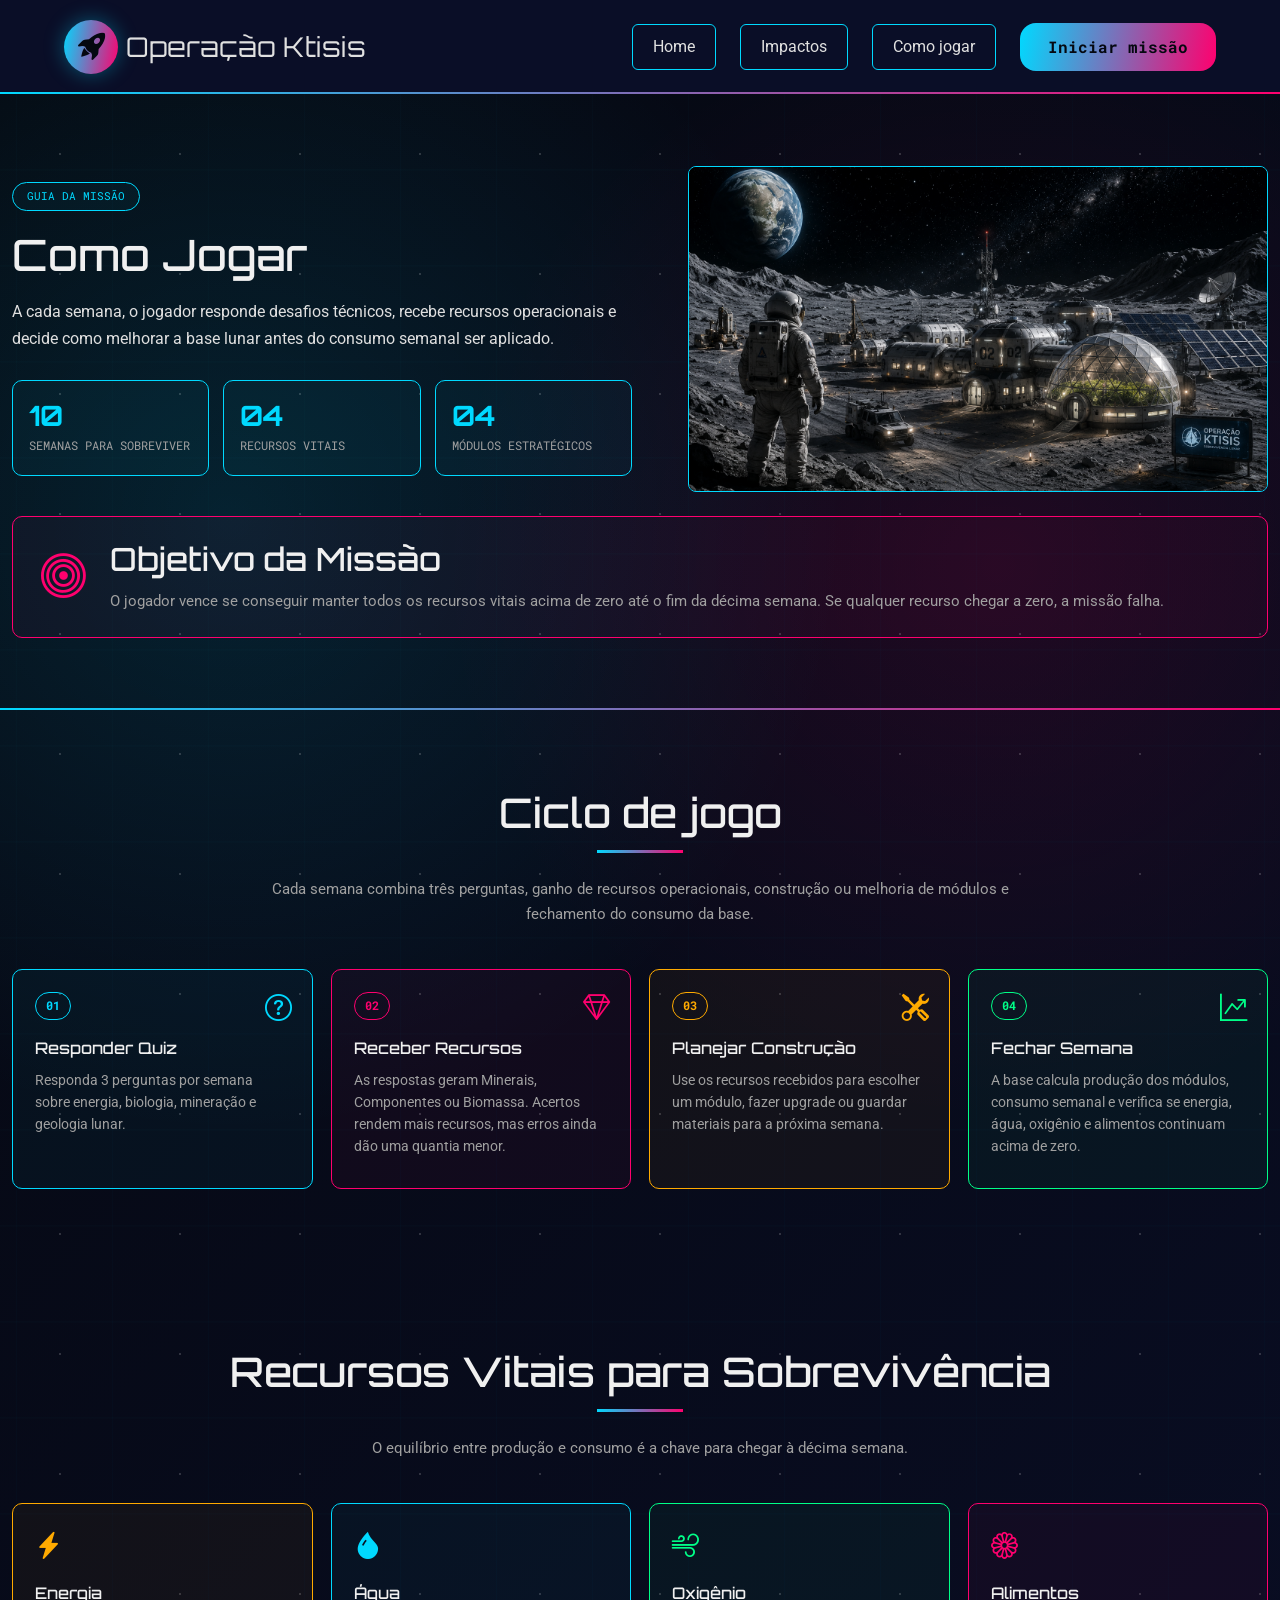
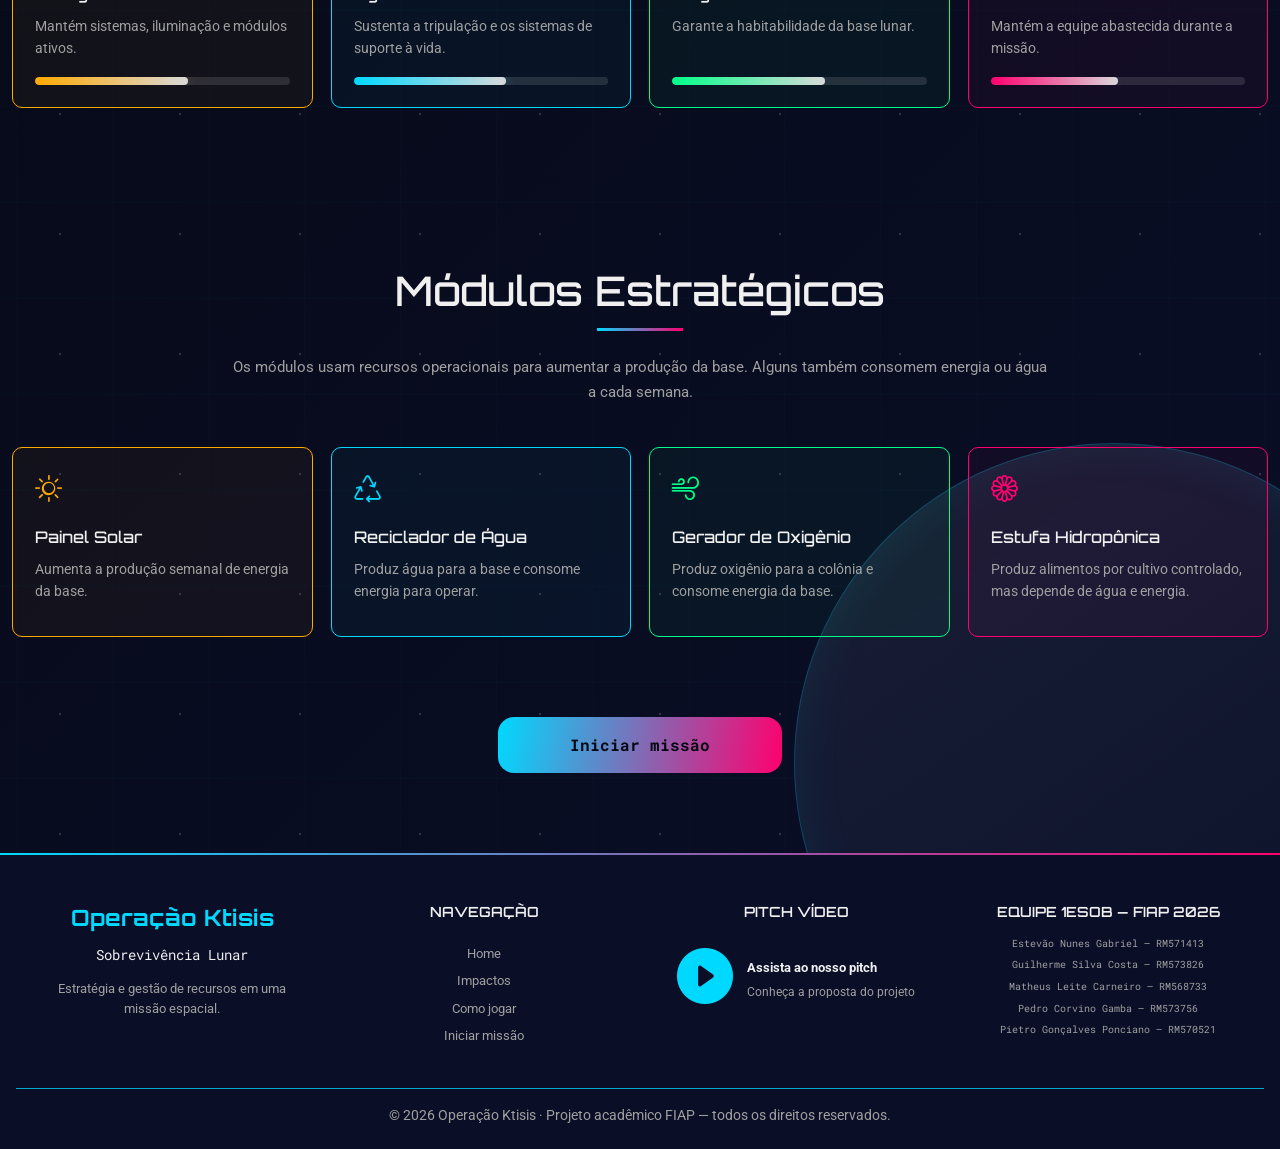
==== commit 05817bac: "style: padronizacao da ordem e cor dos cards" ====
--- a/src/pages/comoJogar.html
+++ b/src/pages/comoJogar.html
@@ -191,7 +191,7 @@
               </div>
             </article>
 
-            <article class="recurso-card card-cyan">
+            <article class="recurso-card card-success">
               <i class="bi bi-wind" aria-hidden="true"></i>
               <h3>Oxigênio</h3>
               <p>Garante a habitabilidade da base lunar.</p>
@@ -200,7 +200,7 @@
               </div>
             </article>
 
-            <article class="recurso-card card-success">
+            <article class="recurso-card card-magenta">
               <i class="bi bi-flower1" aria-hidden="true"></i>
               <h3>Alimentos</h3>
               <p>Mantém a equipe abastecida durante a missão.</p>
@@ -228,25 +228,25 @@
               <p>Aumenta a produção semanal de energia da base.</p>
             </article>
 
-            <article class="modulo-como-jogar-card card-success">
-              <i class="bi bi-flower1" aria-hidden="true"></i>
-              <h3>Estufa Hidropônica</h3>
-              <p>
-                Produz alimentos por cultivo controlado, mas depende de água e
-                energia.
-              </p>
-            </article>
-
             <article class="modulo-como-jogar-card card-cyan">
               <i class="bi bi-recycle" aria-hidden="true"></i>
               <h3>Reciclador de Água</h3>
               <p>Produz água para a base e consome energia para operar.</p>
             </article>
 
-            <article class="modulo-como-jogar-card card-magenta">
+            <article class="modulo-como-jogar-card card-success">
               <i class="bi bi-wind" aria-hidden="true"></i>
               <h3>Gerador de Oxigênio</h3>
               <p>Produz oxigênio para a colônia e consome energia da base.</p>
+            </article>
+
+            <article class="modulo-como-jogar-card card-magenta">
+              <i class="bi bi-flower1" aria-hidden="true"></i>
+              <h3>Estufa Hidropônica</h3>
+              <p>
+                Produz alimentos por cultivo controlado, mas depende de água e
+                energia.
+              </p>
             </article>
           </div>
         </div>
